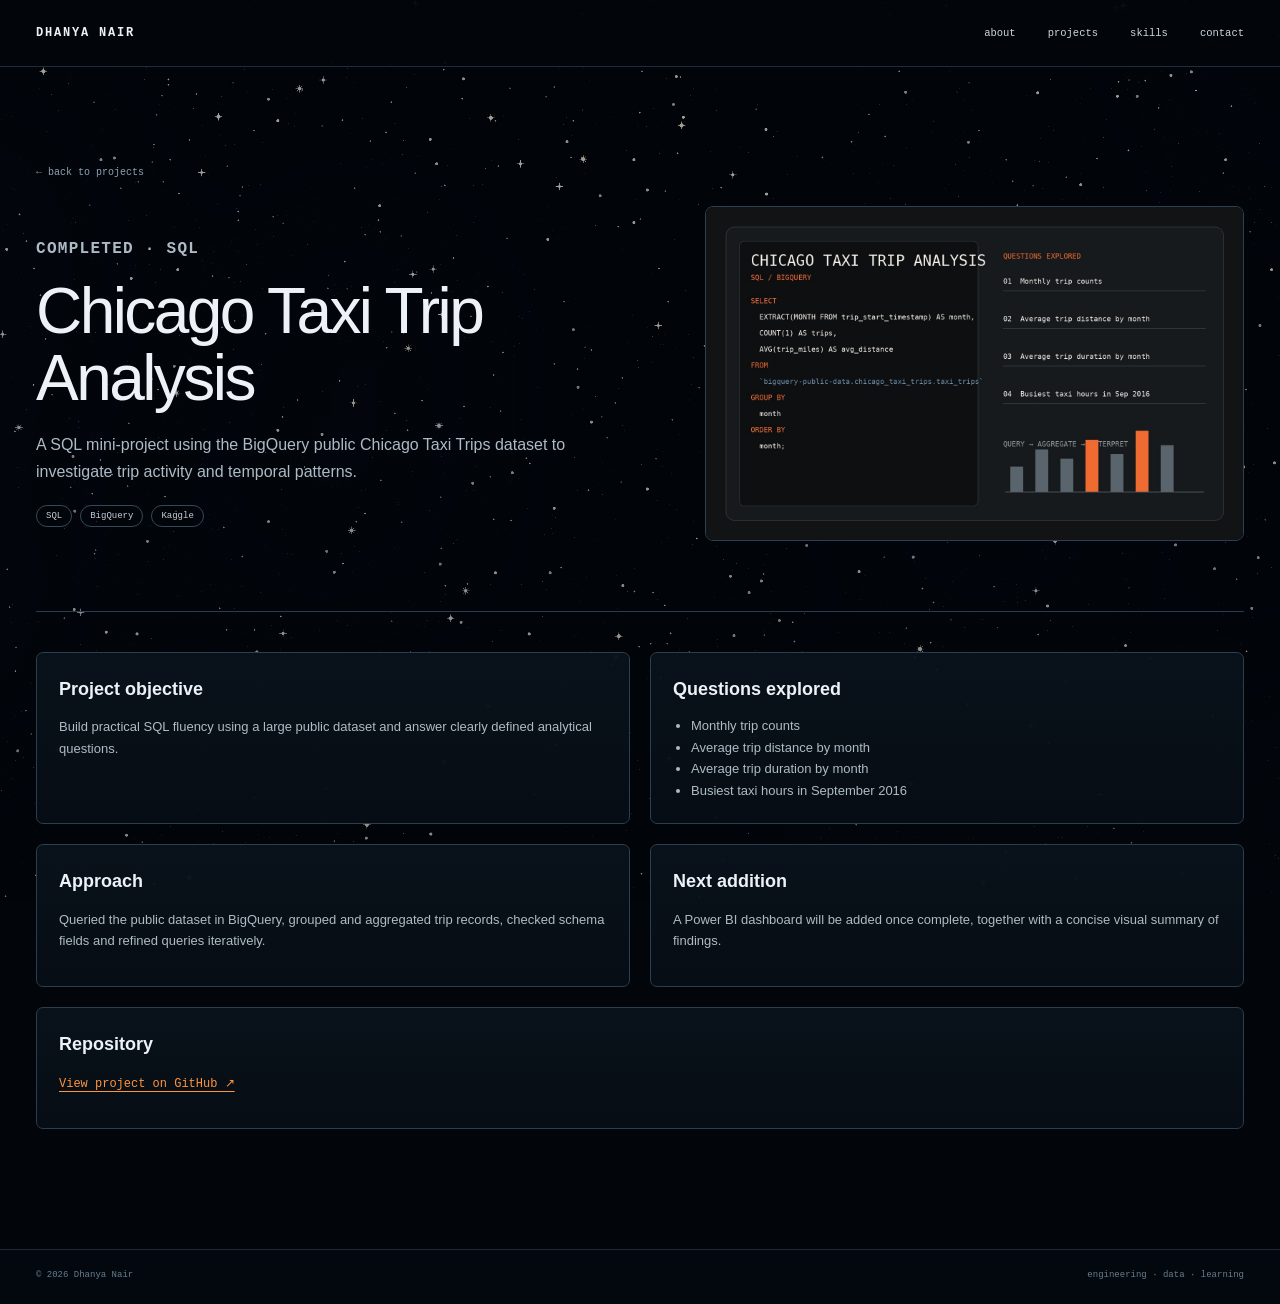
==== projects/chicago-taxi.html @ 1c978bb2 "Add files via upload" ====
<!doctype html><html lang="en"><head><meta charset="utf-8"><meta name="viewport" content="width=device-width,initial-scale=1"><title>Chicago Taxi Trip Analysis | Dhanya Nair</title><link rel="stylesheet" href="../styles.css"></head><body><div class="space-bg" aria-hidden="true"><div class="stars stars-a"></div><div class="stars stars-b"></div><div class="nebula nebula-a"></div><div class="nebula nebula-b"></div></div><header class="site-header"><div class="shell nav"><a class="brand" href="../index.html">DHANYA NAIR</a><nav class="links"><a href="../index.html#about">about</a><a href="../index.html#projects">projects</a><a href="../index.html#skills">skills</a><a href="../index.html#contact">contact</a></nav></div></header><main class="shell case-main"><a class="case-back" href="../index.html#projects">← back to projects</a><section class="case-hero"><div><p class="case-kicker">COMPLETED · SQL</p><h1>Chicago Taxi Trip Analysis</h1><p>A SQL mini-project using the BigQuery public Chicago Taxi Trips dataset to investigate trip activity and temporal patterns.</p><div class="case-meta"><span>SQL</span><span>BigQuery</span><span>Kaggle</span></div></div><div><img src="../assets/sql-chicago.jpg" alt=""></div></section><div class="case-sections"><section class="case-block"><h2>Project objective</h2><p>Build practical SQL fluency using a large public dataset and answer clearly defined analytical questions.</p></section><section class="case-block"><h2>Questions explored</h2><ul><li>Monthly trip counts</li><li>Average trip distance by month</li><li>Average trip duration by month</li><li>Busiest taxi hours in September 2016</li></ul></section><section class="case-block"><h2>Approach</h2><p>Queried the public dataset in BigQuery, grouped and aggregated trip records, checked schema fields and refined queries iteratively.</p></section><section class="case-block"><h2>Next addition</h2><p>A Power BI dashboard will be added once complete, together with a concise visual summary of findings.</p></section><section class="case-block wide"><h2>Repository</h2><p><a class="text-link" href="https://github.com/dhanya-stack/SQL-Mini-Project-Chicago-Taxi-Analysis" target="_blank" rel="noreferrer">View project on GitHub ↗</a></p></section></div></main><footer><div class="shell"><span>© 2026 Dhanya Nair</span><span>engineering · data · learning</span></div></footer></body></html>
---- styles.css ----
:root{
  --space:#07111b;
  --space2:#0a1724;
  --panel:#0c1823;
  --panel2:#0f1d2a;
  --ink:#eef3f7;
  --muted:#9fb0be;
  --line:#263847;
  --orange:#f08a4b;
  --blue:#6591c6;
  --max:1240px;
}
*{box-sizing:border-box}
html{scroll-behavior:smooth}
body{margin:0;background:var(--space);color:var(--ink);font-family:Arial,Helvetica,sans-serif;font-size:16px;line-height:1.65}
.shell{width:min(calc(100% - 72px),var(--max));margin:auto}
.space-bg{position:fixed;inset:0;z-index:-2;overflow:hidden;background:
  radial-gradient(circle at 30% 10%,rgba(43,87,142,.24),transparent 34%),
  radial-gradient(circle at 82% 32%,rgba(70,100,142,.14),transparent 30%),
  linear-gradient(180deg,#06101a 0%,#07131f 45%,#050c14 100%)}
.stars{position:absolute;inset:0}
.stars-a{opacity:.38;background-image:
  radial-gradient(#cbd8e4 .8px,transparent 1px),
  radial-gradient(#8fb2d6 .7px,transparent .9px);
  background-size:147px 137px,211px 193px;background-position:14px 20px,91px 63px}
.stars-b{opacity:.2;background-image:
  radial-gradient(#f0b56c .8px,transparent 1px),
  radial-gradient(#fff .5px,transparent .8px);
  background-size:263px 239px,319px 293px;background-position:51px 117px,129px 39px}
.nebula{position:absolute;border-radius:50%;filter:blur(80px);opacity:.13}
.nebula-a{width:700px;height:350px;background:#255b99;left:-150px;top:420px;transform:rotate(-20deg)}
.nebula-b{width:650px;height:300px;background:#4f315e;right:-130px;top:1300px;transform:rotate(25deg)}

.site-header{position:sticky;top:0;z-index:40;background:rgba(7,17,27,.9);backdrop-filter:blur(14px);border-bottom:1px solid var(--line)}
.nav{height:66px;display:flex;align-items:center}
.brand,.links a,.prompt,.section-index,.project-no,.skill-label,.tool-list i,footer,.menu{font-family:Consolas,"SFMono-Regular","Liberation Mono",monospace}
.brand{margin-right:auto;text-decoration:none;color:var(--ink);font-size:14px;letter-spacing:.15em;font-weight:700}
.links{display:flex;gap:32px}
.links a{text-decoration:none;color:#cbd6df;font-size:12px}
.links a:hover{color:var(--orange)}
.menu{display:none;background:none;border:0;color:var(--ink)}

.hero{min-height:690px;display:grid;grid-template-columns:1.03fr .97fr;gap:80px;align-items:center;padding:92px 0 85px}
.prompt{font-size:12px;color:#7f95a7;margin:0 0 25px}
.hero h1{font-family:Consolas,"SFMono-Regular","Liberation Mono",monospace;font-size:clamp(40px,4.6vw,67px);line-height:1.05;letter-spacing:-.055em;margin:0 0 30px;font-weight:500}
.hero h1 span,.about-section h2 span,.writing h2,.skills .section-intro h2 span{color:var(--orange)}
.lede{font-size:18px;max-width:660px;color:#c6d1da;margin:0}
.hero-meta{display:flex;flex-wrap:wrap;gap:8px;margin-top:27px}
.hero-meta span{font:11px/1.3 Consolas,"SFMono-Regular",monospace;border:1px solid #314657;padding:7px 9px;background:rgba(9,20,30,.55)}
.hero-actions{display:flex;gap:10px;margin-top:32px}
.button{font:12px Consolas,"SFMono-Regular",monospace;text-decoration:none;padding:12px 16px;border:1px solid #506374}
.button.primary{background:var(--orange);border-color:var(--orange);color:#11161b}
.button.secondary{color:var(--ink);background:rgba(10,22,33,.55)}
.hero-image{margin:0}
.hero-image img{display:block;width:100%;height:auto;max-height:475px;object-fit:contain;background:#07111b;border:1px solid #213342}
.hero-image figcaption{font:10px Consolas,"SFMono-Regular",monospace;color:#70889c;margin-top:8px;text-align:right}

.about-section{padding:105px 0;border-top:1px solid var(--line);border-bottom:1px solid var(--line);background:rgba(5,13,21,.5)}
.about-grid{display:grid;grid-template-columns:150px 1fr 310px;gap:55px;align-items:start}
.section-index{font-size:11px;color:var(--orange);margin:0;letter-spacing:.06em}
.about-section h2,.section-intro h2,.learning h2,.writing h2,.contact h2{font-size:clamp(34px,4vw,52px);line-height:1.1;letter-spacing:-.045em;margin:0;font-weight:500}
.about-section p:not(.section-index){font-size:17px;color:#b7c4ce;max-width:720px;margin:28px 0 0}
.facts{display:grid;gap:25px}
.facts div{border-top:1px solid #51606d;padding-top:12px}
.facts strong{font:34px Consolas,"SFMono-Regular",monospace;color:var(--orange);display:block}
.facts span{font-size:12px;color:#8396a6}

.projects{padding:130px 0}
.section-intro{max-width:760px;margin-bottom:90px}
.section-intro .section-index{margin-bottom:18px}
.section-intro p:last-child{color:#8799a8;margin:18px 0 0}
.project{display:grid;grid-template-columns:1.12fr .88fr;gap:95px;align-items:center;padding:88px 0;border-top:1px solid var(--line)}
.project.reverse{grid-template-columns:.88fr 1.12fr}
.project.reverse .project-media{order:2}
.project.reverse .project-text{order:1}
.project-media{min-width:0}
.project-media img{display:block;width:100%;height:auto;max-height:550px;object-fit:contain}
.dark-frame{background:#0d141b;padding:20px;border:1px solid #243746}
.project-no{font-size:11px;color:var(--orange);margin:0 0 14px}
.project-text h3{font-size:38px;line-height:1.1;letter-spacing:-.035em;margin:0 0 22px;font-weight:500}
.project-text p{color:#aebbc5;font-size:16px;margin:0 0 20px}
.project-stack{display:flex;gap:7px;flex-wrap:wrap;margin-bottom:24px}
.project-stack span{font:10px Consolas,"SFMono-Regular",monospace;border:1px solid #3a4c5b;padding:5px 8px;color:#c2ccd5}
.project-text a{font:12px Consolas,"SFMono-Regular",monospace;color:var(--orange);text-underline-offset:4px}

.skills{padding:120px 0 125px;background:rgba(5,13,21,.72);border-top:1px solid var(--line);border-bottom:1px solid var(--line)}
.section-intro.compact{margin-bottom:70px}
.skill-groups{display:grid;grid-template-columns:1fr 1fr;gap:70px 80px}
.skill-groups article{border-top:1px solid #536370;padding-top:18px}
.skill-label{font-size:11px;color:var(--orange);margin:0 0 22px}
.tool-list{display:grid;grid-template-columns:1fr 1fr;gap:14px 20px}
.tool-list span{display:flex;align-items:center;gap:10px;font-size:13px;color:#dbe3e9}
.tool-list i{font-style:normal;width:36px;height:36px;border:1px solid #485a68;display:grid;place-items:center;color:var(--orange);font-size:9px;flex:0 0 auto;background:#0b1721}

.learning{padding:125px 0}
.learning>.section-index{margin-bottom:55px}
.learning-grid{display:grid;grid-template-columns:.9fr 1.1fr;gap:90px}
.learning-list{border-top:1px solid #536370}
.learning-list p{font:18px Consolas,"SFMono-Regular",monospace;margin:0;padding:15px 0;border-bottom:1px solid #314250;color:#d5dfe7}
.learning-list span{display:inline-block;width:52px;color:var(--orange)}

.writing{padding:115px 0;background:rgba(6,15,24,.6);border-top:1px solid var(--line);border-bottom:1px solid var(--line)}
.writing-grid{display:grid;grid-template-columns:.8fr 1.2fr;gap:100px;align-items:start}
.writing .section-index{margin-bottom:22px}
.writing p{font-size:17px;color:#b3c0ca;max-width:670px;margin-top:0}
.text-link{font:12px Consolas,"SFMono-Regular",monospace;color:var(--orange);text-underline-offset:4px}

.contact{padding:115px 0 125px;display:grid;grid-template-columns:1fr 1fr;gap:100px;align-items:end}
.contact .section-index{margin-bottom:20px}
.contact h2{max-width:590px}
.contact-links{display:grid;gap:10px}
.contact-links a{display:flex;align-items:center;gap:16px;padding:14px 0;border-bottom:1px solid #354654;color:var(--ink);text-decoration:none}
.contact-links i{width:42px;height:42px;border:1px solid #526574;display:grid;place-items:center;font:12px Consolas,"SFMono-Regular",monospace;font-style:normal;color:var(--orange)}
.contact-links strong{display:block;font-size:14px}
.contact-links small{display:block;color:#7e91a0;font:10px Consolas,"SFMono-Regular",monospace;margin-top:2px}
.contact-links a:hover i{background:var(--orange);border-color:var(--orange);color:#10161b}

footer{border-top:1px solid var(--line);padding:18px 0 22px;color:#687d8e;font-size:10px;background:rgba(5,12,19,.7)}
footer .shell{display:flex;justify-content:space-between}

@media(max-width:1000px){
  .hero,.about-grid,.project,.project.reverse,.contact{grid-template-columns:1fr}
  .hero{gap:45px;padding:70px 0}
  .facts{grid-template-columns:repeat(3,1fr)}
  .project{gap:45px}
  .project.reverse .project-media,.project.reverse .project-text{order:initial}
  .skill-groups{gap:55px 45px}
}
@media(max-width:700px){
  .shell{width:min(calc(100% - 30px),var(--max))}
  .menu{display:block}
  .links{display:none;position:absolute;top:66px;left:0;right:0;background:#07111b;border-bottom:1px solid var(--line);padding:14px 15px;flex-direction:column;gap:0}
  .links.open{display:flex}
  .links a{padding:9px 0}
  .hero{min-height:0}
  .hero h1{font-size:39px}
  .hero-meta{display:none}
  .about-section,.projects,.skills,.learning,.writing,.contact{padding-top:80px;padding-bottom:80px}
  .facts,.skill-groups,.learning-grid,.writing-grid{grid-template-columns:1fr}
  .project{padding:65px 0}
  .project-text h3{font-size:30px}
  .tool-list{grid-template-columns:1fr 1fr}
  .learning-grid,.writing-grid{gap:35px}
  footer .shell{gap:10px;flex-wrap:wrap}
}

/* V1.0 BIO + IMAGE QUALITY OVERRIDES */
.bio-layout{
  display:grid;
  grid-template-columns:180px minmax(0,1fr) 300px;
  gap:58px;
  align-items:start;
}
.bio-title h2{
  font-size:34px;
  line-height:1.15;
  letter-spacing:-.035em;
  margin:16px 0 0;
}
.bio-copy{
  max-width:760px;
}
.bio-copy p{
  margin:0 0 20px;
  color:#b7c4ce;
  font-size:16px;
  line-height:1.72;
}
.bio-copy a{
  color:var(--orange);
  text-underline-offset:4px;
}
.bio-facts{
  display:grid;
  gap:22px;
}
.bio-facts div{
  border-top:1px solid #51606d;
  padding-top:12px;
}
.bio-facts strong{
  font:24px Consolas,"SFMono-Regular",monospace;
  color:var(--orange);
  display:block;
}
.bio-facts span{
  display:block;
  font-size:11px;
  line-height:1.4;
  color:#8396a6;
  margin-top:4px;
}

.project-media{
  display:flex;
  align-items:center;
  justify-content:center;
}
.project-media img{
  width:auto !important;
  max-width:100% !important;
  max-height:560px !important;
  height:auto !important;
  object-fit:contain !important;
  image-rendering:auto;
}
.hero-image img{
  width:100%;
  height:auto;
  object-fit:contain !important;
}

@media(max-width:1000px){
  .bio-layout{grid-template-columns:1fr;gap:30px}
  .bio-facts{grid-template-columns:repeat(2,1fr)}
}
@media(max-width:700px){
  .bio-facts{grid-template-columns:1fr}
}


/* V1.1: polished project images + pictorial skills grid */
.skill-panels{display:grid;grid-template-columns:1fr 1fr;gap:22px}
.skill-panel{border:1px solid #2a3e50;background:linear-gradient(145deg,rgba(11,24,36,.96),rgba(7,16,25,.96));border-radius:10px;padding:22px}
.skill-panel-head{display:flex;align-items:flex-start;gap:16px;padding-bottom:16px;border-bottom:1px solid #243848}
.skill-number{font:700 17px Consolas,"SFMono-Regular",monospace;color:var(--orange);min-width:28px}
.skill-panel-head .skill-label{margin:0;color:#f1f4f7;font-size:12px;letter-spacing:.12em}
.skill-panel-head small{display:block;margin-top:4px;color:#71879a;font:9px Consolas,"SFMono-Regular",monospace;letter-spacing:.05em}
.icon-tool-grid{display:grid;grid-template-columns:repeat(3,1fr);gap:12px;margin-top:16px}
.icon-tool{min-height:112px;border:1px solid #2b4051;background:linear-gradient(180deg,#0d1b28,#0a1520);border-radius:8px;display:flex;flex-direction:column;align-items:center;justify-content:center;padding:12px 8px;transition:.2s ease}
.icon-tool:hover{transform:translateY(-2px);border-color:#715c38}
.icon-tool p{margin:10px 0 0;color:#dbe3e9;font-size:11px;text-align:center;line-height:1.2}
.tool-icon{width:48px;height:48px;border-radius:11px;display:grid;place-items:center;border:1px solid #39556a;background:#132432;color:#f2f5f7;font:700 14px Consolas,"SFMono-Regular",monospace;box-shadow:inset 0 0 18px rgba(255,255,255,.025)}
.python-icon{color:#ffd15c;background:#12304b}.numpy-icon{color:#72b8ef;background:#102c43}.pandas-icon{color:#d8ccff;background:#211d48}.sql-icon{color:#7ac5ed;background:#133146}.minitab-icon{color:#a6e5a2;background:#183624}.ml-icon{color:#ef9b4a;background:#372515}.cad-icon{color:#a8cee4;background:#172d3d}.cae-icon{color:#efb16f;background:#37291b}.drawing-icon{color:#e3c96f;background:#332f1d}.quality-icon{color:#b8d99b;background:#26321f}.systems-icon{color:#a9bfff;background:#1b2843}
.project-media{display:flex;align-items:center;justify-content:center;background:transparent}.project-media img{width:auto!important;max-width:100%!important;height:auto!important;max-height:620px!important;object-fit:contain!important}.project-media img[src*="meal-planner-polished"],.project-media img[src*="electronics-polished"]{border-radius:10px;box-shadow:0 14px 40px rgba(0,0,0,.30)}
@media(max-width:950px){.skill-panels{grid-template-columns:1fr}}@media(max-width:650px){.icon-tool-grid{grid-template-columns:repeat(2,1fr)}}

/* Render-faithful Skills section */
.skills-render{padding:0 0 54px;background:#06101a;border-top:1px solid var(--line);border-bottom:1px solid var(--line)}
.skills-hero{position:relative;min-height:330px;overflow:hidden;border-bottom:1px solid #203343;background:#06101a}
.skills-hero-art{position:absolute;inset:0;background:linear-gradient(90deg,#06101a 0%,rgba(6,16,26,.98) 24%,rgba(6,16,26,.40) 52%,rgba(6,16,26,.08) 100%),url('assets/skills-hero-bg.jpg') right center/auto 100% no-repeat}
.skills-hero-content{position:relative;z-index:2;padding-top:52px}
.skills-hero-content .section-index{margin:0 0 14px}
.skills-hero-content h2{max-width:620px;margin:0;font-size:clamp(42px,5vw,68px);line-height:1.02;letter-spacing:-.045em;font-weight:500}
.skills-hero-content h2 span{color:var(--orange)}
.skills-hero-content>p:last-child{max-width:665px;margin:20px 0 0;color:#c2ccd5;font-size:15px;line-height:1.55}
.skills-dashboard{display:grid;grid-template-columns:1fr 1fr;gap:18px;margin-top:18px}
.render-panel{padding:17px 18px 18px;border:1px solid #30485b;border-radius:4px;background:linear-gradient(180deg,#0a1621,#08131d)}
.render-panel-head{display:flex;align-items:center;justify-content:space-between;gap:14px;padding-bottom:13px;border-bottom:1px solid #314453}
.render-panel-title{display:flex;align-items:center;gap:12px;min-width:0}
.render-panel-title>span{font:700 16px Consolas,"SFMono-Regular","Liberation Mono",monospace;color:var(--orange)}
.render-panel-title i{display:block;width:30px;height:2px;background:var(--orange);flex:0 0 auto}
.render-panel-title strong{color:#e9eef2;font:600 10px Consolas,"SFMono-Regular","Liberation Mono",monospace;letter-spacing:.13em}
.render-panel-head>small{color:#748ba0;font:8px Consolas,"SFMono-Regular","Liberation Mono",monospace;letter-spacing:.10em;white-space:nowrap}
.render-tool-row{display:grid;grid-template-columns:repeat(6,minmax(0,1fr));gap:9px;margin-top:13px}
.render-tool{position:relative;min-height:128px;padding:14px 5px 18px;border:1px solid #243b4d;border-radius:3px;background:linear-gradient(180deg,#0d1c29,#091520);display:flex;flex-direction:column;align-items:center;justify-content:center}
.render-tool::after{content:"";position:absolute;bottom:9px;width:28px;height:2px;background:var(--orange)}
.render-tool img{display:block;width:48px;height:48px;object-fit:contain;margin-bottom:10px}
.render-tool span{color:#eef2f5;font-size:10px;line-height:1.15;text-align:center}

/* Consistent section/project labels */
.section-index,.project-no{font:600 11px/1.2 Consolas,"SFMono-Regular","Liberation Mono",monospace !important;color:var(--orange) !important;letter-spacing:.06em !important;text-transform:uppercase}

/* Contact refinement */
.contact-centered{display:block !important;padding-top:95px;padding-bottom:105px}
.contact-heading{text-align:center;margin:0 auto 38px}
.contact-heading .section-index{margin-bottom:14px}
.contact-heading h2{margin:0 auto}
.contact-icon-links{max-width:720px;margin:0 auto}
.contact-icon-links a{display:flex;align-items:center;gap:16px}
.social-icon{width:34px;height:34px;border:0;display:grid;place-items:center;color:#e7edf2;background:transparent;flex:0 0 auto}
.social-icon svg{width:23px;height:23px;fill:currentColor}
.linkedin-social{font:700 20px Arial,Helvetica,sans-serif}
.contact-icon-links a:hover .social-icon{color:var(--orange)}

@media(max-width:1100px){.skills-dashboard{grid-template-columns:1fr}}
@media(max-width:760px){
  .skills-hero{min-height:390px}
  .skills-hero-art{opacity:.48;background-position:65% center}
  .skills-hero-content h2{font-size:42px}
  .render-tool-row{grid-template-columns:repeat(3,1fr)}
  .render-panel-head>small{display:none}
}
@media(max-width:480px){.render-tool-row{grid-template-columns:repeat(2,1fr)}}


/* V3 skills refinement: remove numbers, improve pictorial cards */
.render-panel-title > span{display:none !important}
.render-panel-title{gap:14px}
.render-panel-title i{width:38px;height:2px;border-radius:2px;box-shadow:0 0 12px rgba(255,144,49,.18)}
.render-panel-title strong{font-size:11px;letter-spacing:.16em}
.render-panel-head>small{font-size:8.5px;letter-spacing:.12em;color:#7d92a6}
.render-panel{padding:18px 22px 20px;border-color:#2f4558;background:linear-gradient(180deg,#0b1824,#091521 70%);box-shadow:inset 0 0 0 1px rgba(255,255,255,.015)}
.render-tool-row{gap:12px;margin-top:15px}
.render-tool{min-height:146px;padding:15px 6px 18px;border:1px solid #284052;border-radius:4px;background:radial-gradient(circle at 50% 22%, rgba(36,88,130,.18), transparent 38%), linear-gradient(180deg,#0d1c29,#091520);box-shadow:inset 0 0 24px rgba(255,255,255,.015)}
.render-tool img{width:56px;height:56px;margin-bottom:12px;filter:drop-shadow(0 2px 10px rgba(0,0,0,.20))}
.render-tool span{font-size:10.5px;line-height:1.18;color:#f0f4f7}
.render-tool::after{width:36px;height:2px;bottom:11px;box-shadow:0 0 10px rgba(255,144,49,.20)}
.render-tool:hover{border-color:#415d73;transform:translateY(-1px)}

/* Slight tool-specific scale corrections for closer match */
.render-tool img[src*="python"]{width:58px;height:58px}
.render-tool img[src*="numpy"]{width:54px;height:54px}
.render-tool img[src*="pandas"]{width:52px;height:52px}
.render-tool img[src*="sql"]{width:50px;height:50px}
.render-tool img[src*="minitab"]{width:52px;height:52px}
.render-tool img[src*="ml"]{width:58px;height:58px}
.render-tool img[src*="catia"]{width:60px;height:60px}
.render-tool img[src*="solidworks"]{width:60px;height:60px}
.render-tool img[src*="ansys"]{width:54px;height:54px}
.render-tool img[src*="abaqus"]{width:52px;height:52px}
.render-tool img[src*="gdt"]{width:50px;height:50px}
.render-tool img[src*="dfm"]{width:56px;height:56px}
.render-tool img[src*="fivewhy"]{width:58px;height:58px}
.render-tool img[src*="jira"]{width:54px;height:54px}
.render-tool img[src*="msproject"]{width:56px;height:56px}
.render-tool img[src*="teamcenter"]{width:54px;height:54px}
.render-tool img[src*="windchill"]{width:58px;height:58px}
.render-tool img[src*="sap"]{width:56px;height:56px}
.render-tool img[src*="npi"]{width:54px;height:54px}


/* V1.4 organised portfolio structure */
.projects-organised{padding-top:120px;padding-bottom:120px}
.organised-intro{max-width:900px;margin-bottom:34px}
.project-filter{display:flex;flex-wrap:wrap;gap:9px;margin:0 0 30px}
.project-filter button{border:1px solid #314554;background:#091521;color:#aebdca;border-radius:18px;padding:8px 14px;font:10px Consolas,"SFMono-Regular",monospace;cursor:pointer}
.project-filter button:hover,.project-filter button.active{color:#08121b;background:var(--orange);border-color:var(--orange)}
.project-card-grid{display:grid;grid-template-columns:repeat(2,minmax(0,1fr));gap:20px}
.portfolio-card{border:1px solid #2d4151;border-radius:8px;overflow:hidden;background:linear-gradient(180deg,#0b1824,#08131d);display:flex;flex-direction:column;min-width:0}
.portfolio-card-image{height:245px;background:#07111a;display:grid;place-items:center;overflow:hidden;border-bottom:1px solid #273b4a}
.portfolio-card-image img{width:100%;height:100%;object-fit:cover;display:block}
.portfolio-card-body{padding:20px;display:flex;flex-direction:column;flex:1}
.card-topline{display:flex;justify-content:space-between;gap:12px;align-items:center;font-family:Consolas,"SFMono-Regular",monospace}
.card-topline span{color:var(--orange);font-size:9px;letter-spacing:.1em}.card-topline small{color:#758b9e;font-size:8px;letter-spacing:.08em}
.portfolio-card h3{font-size:23px;line-height:1.18;margin:10px 0 12px;font-weight:500}.portfolio-card p{font-size:13px;line-height:1.6;color:#aebac4;margin:0 0 16px}
.card-actions{margin-top:auto;padding-top:18px;display:flex;flex-wrap:wrap;gap:18px;border-top:1px solid #243645}.card-actions a{color:#f2f5f7;text-decoration:none;font:10px Consolas,"SFMono-Regular",monospace}.card-actions a:hover{color:var(--orange)}
.portfolio-card[hidden]{display:none}.future-card{min-height:315px;justify-content:center;border-style:dashed;background:rgba(8,19,29,.55)}.future-mark{font:200 72px/1 Arial;color:#526979;padding:20px 20px 0}
.case-main{padding:92px 0 120px}.case-back{display:inline-block;margin-bottom:28px;color:#8ea1b0;text-decoration:none;font:10px Consolas,"SFMono-Regular",monospace}.case-back:hover{color:var(--orange)}
.case-hero{display:grid;grid-template-columns:1fr .9fr;gap:70px;align-items:center;padding-bottom:70px;border-bottom:1px solid #2b3d4c}.case-kicker{color:var(--orange);font:600 10px Consolas,"SFMono-Regular",monospace;letter-spacing:.08em}
.case-hero h1{font-size:clamp(38px,5vw,64px);line-height:1.05;margin:12px 0 20px;font-weight:500;letter-spacing:-.04em}.case-hero p{color:#aebbc5;font-size:16px;line-height:1.65}.case-hero img{width:100%;height:auto;display:block;border:1px solid #2b4050;border-radius:8px}
.case-sections{display:grid;grid-template-columns:repeat(2,minmax(0,1fr));gap:20px;margin-top:40px}.case-block{border:1px solid #2b3e4e;border-radius:7px;padding:22px;background:#0a1621}.case-block.wide{grid-column:1/-1}.case-block h2{font-size:18px;margin:0 0 12px}.case-block p,.case-block li{color:#aebbc5;font-size:13px;line-height:1.65}.case-block ul{padding-left:18px;margin:8px 0 0}.case-placeholder{border:1px dashed #43596b;border-radius:6px;padding:28px;text-align:center;color:#738899;font:10px Consolas,"SFMono-Regular",monospace}.case-meta{display:flex;flex-wrap:wrap;gap:8px;margin-top:20px}.case-meta span{border:1px solid #344958;border-radius:15px;padding:5px 9px;font:9px Consolas,"SFMono-Regular",monospace;color:#c5d0d8}
@media(max-width:900px){.project-card-grid,.case-hero,.case-sections{grid-template-columns:1fr}.case-block.wide{grid-column:auto}.portfolio-card-image{height:220px}}


/* V1.5 — organised single-list projects + unified tools */
.hero{grid-template-columns:minmax(0,1fr) !important;max-width:1240px}
.hero-copy{max-width:790px}
.hero-image{display:none !important}

.project-running-list{display:flex;flex-direction:column;gap:28px}
.project-running-list .portfolio-card{
  display:grid;
  grid-template-columns:minmax(330px,.9fr) minmax(0,1.1fr);
  min-height:330px;
  overflow:hidden;
}
.project-running-list .portfolio-card:nth-child(even){grid-template-columns:minmax(0,1.1fr) minmax(330px,.9fr)}
.project-running-list .portfolio-card:nth-child(even) .portfolio-card-image{order:2}
.project-running-list .portfolio-card:nth-child(even) .portfolio-card-body{order:1}
.project-running-list .portfolio-card-image{
  height:auto;
  min-height:330px;
  padding:18px;
  overflow:hidden;
  border-bottom:0;
  border-right:1px solid #273b4a;
  background:#07111a;
}
.project-running-list .portfolio-card:nth-child(even) .portfolio-card-image{border-right:0;border-left:1px solid #273b4a}
.project-running-list .portfolio-card-image img{
  width:100%;
  height:100%;
  max-height:410px;
  object-fit:contain !important;
  display:block;
}
.project-running-list .portfolio-card-body{padding:30px 34px;justify-content:center}
.project-running-list .portfolio-card h3{font-size:28px}
.project-running-list .portfolio-card p{font-size:14px;max-width:680px}

.unified-skills{padding:110px 0 120px;background:rgba(5,13,21,.72);border-top:1px solid var(--line);border-bottom:1px solid var(--line)}
.skills-simple-intro{max-width:780px;margin-bottom:44px}
.skills-simple-intro h2 span{color:var(--orange)}
.all-tools-grid{display:grid;grid-template-columns:repeat(6,minmax(0,1fr));gap:14px}
.all-tool{min-height:126px;border:1px solid #2b4051;border-radius:6px;background:linear-gradient(180deg,#0d1b28,#0a1520);display:flex;flex-direction:column;align-items:center;justify-content:center;padding:14px 8px;transition:.2s ease}
.all-tool:hover{transform:translateY(-2px);border-color:#536b7c}
.all-tool img{width:50px;height:50px;object-fit:contain;margin-bottom:11px;filter:drop-shadow(0 3px 10px rgba(0,0,0,.2))}
.all-tool span{color:#e5ebef;font-size:11px;text-align:center;line-height:1.2}

@media(max-width:1050px){
  .all-tools-grid{grid-template-columns:repeat(4,minmax(0,1fr))}
  .project-running-list .portfolio-card,.project-running-list .portfolio-card:nth-child(even){grid-template-columns:1fr}
  .project-running-list .portfolio-card:nth-child(even) .portfolio-card-image,.project-running-list .portfolio-card:nth-child(even) .portfolio-card-body{order:initial}
  .project-running-list .portfolio-card-image,.project-running-list .portfolio-card:nth-child(even) .portfolio-card-image{border-left:0;border-right:0;border-bottom:1px solid #273b4a;min-height:260px}
}
@media(max-width:700px){.all-tools-grid{grid-template-columns:repeat(3,minmax(0,1fr))}}
@media(max-width:480px){.all-tools-grid{grid-template-columns:repeat(2,minmax(0,1fr))}}


/* V1.6 interstellar theme update: background + colour only */
:root{
  --space:#02050a;
  --panel:#07111a;
  --line:#1b2a36;
  --ink:#ecf2f7;
  --muted:#9eb0bd;
  --orange:#ff943d;
}
body{background:var(--space);color:var(--ink)}
.space-bg{
  position:fixed;
  inset:0;
  z-index:-2;
  overflow:hidden;
  background:
    linear-gradient(rgba(2,5,10,.48), rgba(2,5,10,.66)),
    url('assets/interstellar-realistic-bg.jpg') center top / cover no-repeat fixed,
    #02050a;
}
/* Let the sharper background carry the look; keep overlays subtle */
.stars-a{opacity:.10}
.stars-b{opacity:.05}
.nebula{display:none}

.site-header{background:rgba(3,7,12,.88);border-bottom:1px solid #1e2d39;backdrop-filter:blur(14px)}
.button.secondary{background:rgba(7,17,26,.62)}
.about-section{background:rgba(4,10,16,.52)}
.skills,.unified-skills{background:rgba(4,10,16,.68)}
.writing{background:rgba(4,10,16,.58)}
footer{background:rgba(4,10,16,.72)}
.dark-frame,.portfolio-card,.case-block{background:linear-gradient(180deg,rgba(9,18,27,.96),rgba(6,13,21,.96))}
.hero-meta span,.stat-card,.contact-links a,.tool-list i,.all-tool,.icon-tool{background-color:rgba(9,18,27,.72)}


/* V1.7 refinement: stars-only background, contact split layout, smaller tools */
.space-bg{position:fixed;inset:0;z-index:-2;overflow:hidden;background:
  linear-gradient(rgba(2,5,9,.10),rgba(2,5,9,.22)),
  url('assets/stars-only-bg.jpg') center top / cover no-repeat fixed,
  #020509}
.stars-a,.stars-b,.nebula{display:none !important}

/* Contact: left heading, right links for section consistency */
.contact-centered{
  display:grid !important;
  grid-template-columns:.8fr 1.2fr;
  gap:90px;
  align-items:start;
  padding-top:95px;
  padding-bottom:105px;
}
.contact-heading{text-align:left !important;margin:0 !important}
.contact-heading .section-index{margin-bottom:14px}
.contact-heading h2{margin:0 !important}
.contact-icon-links{max-width:none !important;margin:0 !important}
.contact-icon-links a{padding:14px 6px;border-bottom:1px solid #2f414f}

/* Make unified skills smaller and more refined */
.all-tools-grid{grid-template-columns:repeat(6,minmax(0,1fr)) !important;gap:10px !important}
.all-tool{min-height:96px !important;padding:10px 6px !important;border-radius:5px !important}
.all-tool .tool-icon{width:38px !important;height:38px !important;font-size:11px !important;border-radius:8px !important}
.all-tool span,.all-tool p{font-size:10px !important;line-height:1.15 !important;margin-top:7px !important}

@media(max-width:1100px){
  .all-tools-grid{grid-template-columns:repeat(4,minmax(0,1fr)) !important}
}
@media(max-width:800px){
  .contact-centered{grid-template-columns:1fr;gap:34px}
  .all-tools-grid{grid-template-columns:repeat(3,minmax(0,1fr)) !important}
}
@media(max-width:520px){
  .all-tools-grid{grid-template-columns:repeat(2,minmax(0,1fr)) !important}
}


/* V1.8 refinement: sharper stars background + smaller tool thumbnails */
.space-bg{
  position:fixed;inset:0;z-index:-2;overflow:hidden;
  background:
    linear-gradient(rgba(1,4,8,.34), rgba(1,4,8,.44)),
    url('assets/stars-sharp-bg.jpg') center top / cover no-repeat fixed,
    #010409 !important;
}
.stars-a,.stars-b,.nebula{display:none !important}

/* tighter and smaller tools */
.unified-skills .shell{max-width:1380px}
.all-tools-grid{
  grid-template-columns:repeat(8,minmax(0,1fr)) !important;
  gap:8px !important;
}
.all-tool{
  min-height:78px !important;
  padding:8px 5px !important;
  border-radius:5px !important;
  border-color:#2c4151 !important;
  background:linear-gradient(180deg,rgba(10,23,35,.9),rgba(7,18,29,.9)) !important;
}
.all-tool img{width:34px !important;height:34px !important;margin-bottom:7px !important;filter:drop-shadow(0 2px 7px rgba(0,0,0,.18)) !important}
.all-tool .tool-icon{width:30px !important;height:30px !important;font-size:10px !important;border-radius:7px !important}
.all-tool span,.all-tool p{font-size:9.5px !important;line-height:1.1 !important;margin-top:4px !important}

@media(max-width:1200px){.all-tools-grid{grid-template-columns:repeat(6,minmax(0,1fr)) !important}}
@media(max-width:900px){.all-tools-grid{grid-template-columns:repeat(4,minmax(0,1fr)) !important}}
@media(max-width:700px){.all-tools-grid{grid-template-columns:repeat(3,minmax(0,1fr)) !important}}
@media(max-width:480px){.all-tools-grid{grid-template-columns:repeat(2,minmax(0,1fr)) !important}}


/* V1.9 — smaller typography only */
body{
  font-size:14px;
  line-height:1.58;
}

/* Navigation */
.brand{font-size:12px}
.links a{font-size:10.5px}

/* Hero */
.prompt{font-size:10.5px}
.hero h1{
  font-size:clamp(34px,4vw,56px);
  line-height:1.06;
}
.lede{
  font-size:15px;
  line-height:1.62;
}
.hero-meta span{font-size:9.5px}
.button{font-size:10.5px}

/* Section labels + headings */
.section-index,
.project-no{
  font-size:9.5px !important;
}
.about-section h2,
.section-intro h2,
.learning h2,
.writing h2,
.contact h2{
  font-size:clamp(28px,3.3vw,44px);
}
.section-intro p:last-child,
.skills .section-intro p:last-child{
  font-size:13px;
}
.about-section p:not(.section-index),
.bio-copy p,
.writing p{
  font-size:14px;
}

/* Profile / facts */
.bio-title h2{font-size:29px}
.bio-facts strong,
.facts strong{font-size:27px}
.bio-facts span,
.facts span{font-size:10.5px}

/* Projects */
.project-text h3{
  font-size:31px;
}
.project-text p{
  font-size:13.5px;
}
.project-stack span{font-size:9px}
.project-text a{font-size:10.5px}

/* Running project cards */
.portfolio-card-body h3{
  font-size:24px;
}
.portfolio-card-body p{
  font-size:13px;
}
.portfolio-card-body .project-stack span{
  font-size:8.5px;
}

/* Skills */
.unified-skills .section-intro h2{
  font-size:clamp(28px,3.3vw,44px);
}
.all-tool span,
.all-tool p{
  font-size:8.75px !important;
}
.all-tool img{
  width:31px !important;
  height:31px !important;
}
.all-tool{
  min-height:72px !important;
}

/* Learning */
.learning-list p{
  font-size:15px;
}
.learning-list span{
  width:46px;
}

/* Contact */
.contact-links strong{
  font-size:12.5px;
}
.contact-links small{
  font-size:9px;
}

/* Footer */
footer{
  font-size:9px;
}

@media(max-width:700px){
  body{font-size:13.5px}
  .hero h1{font-size:34px}
  .lede{font-size:14px}
  .project-text h3{font-size:26px}
  .portfolio-card-body h3{font-size:21px}
}
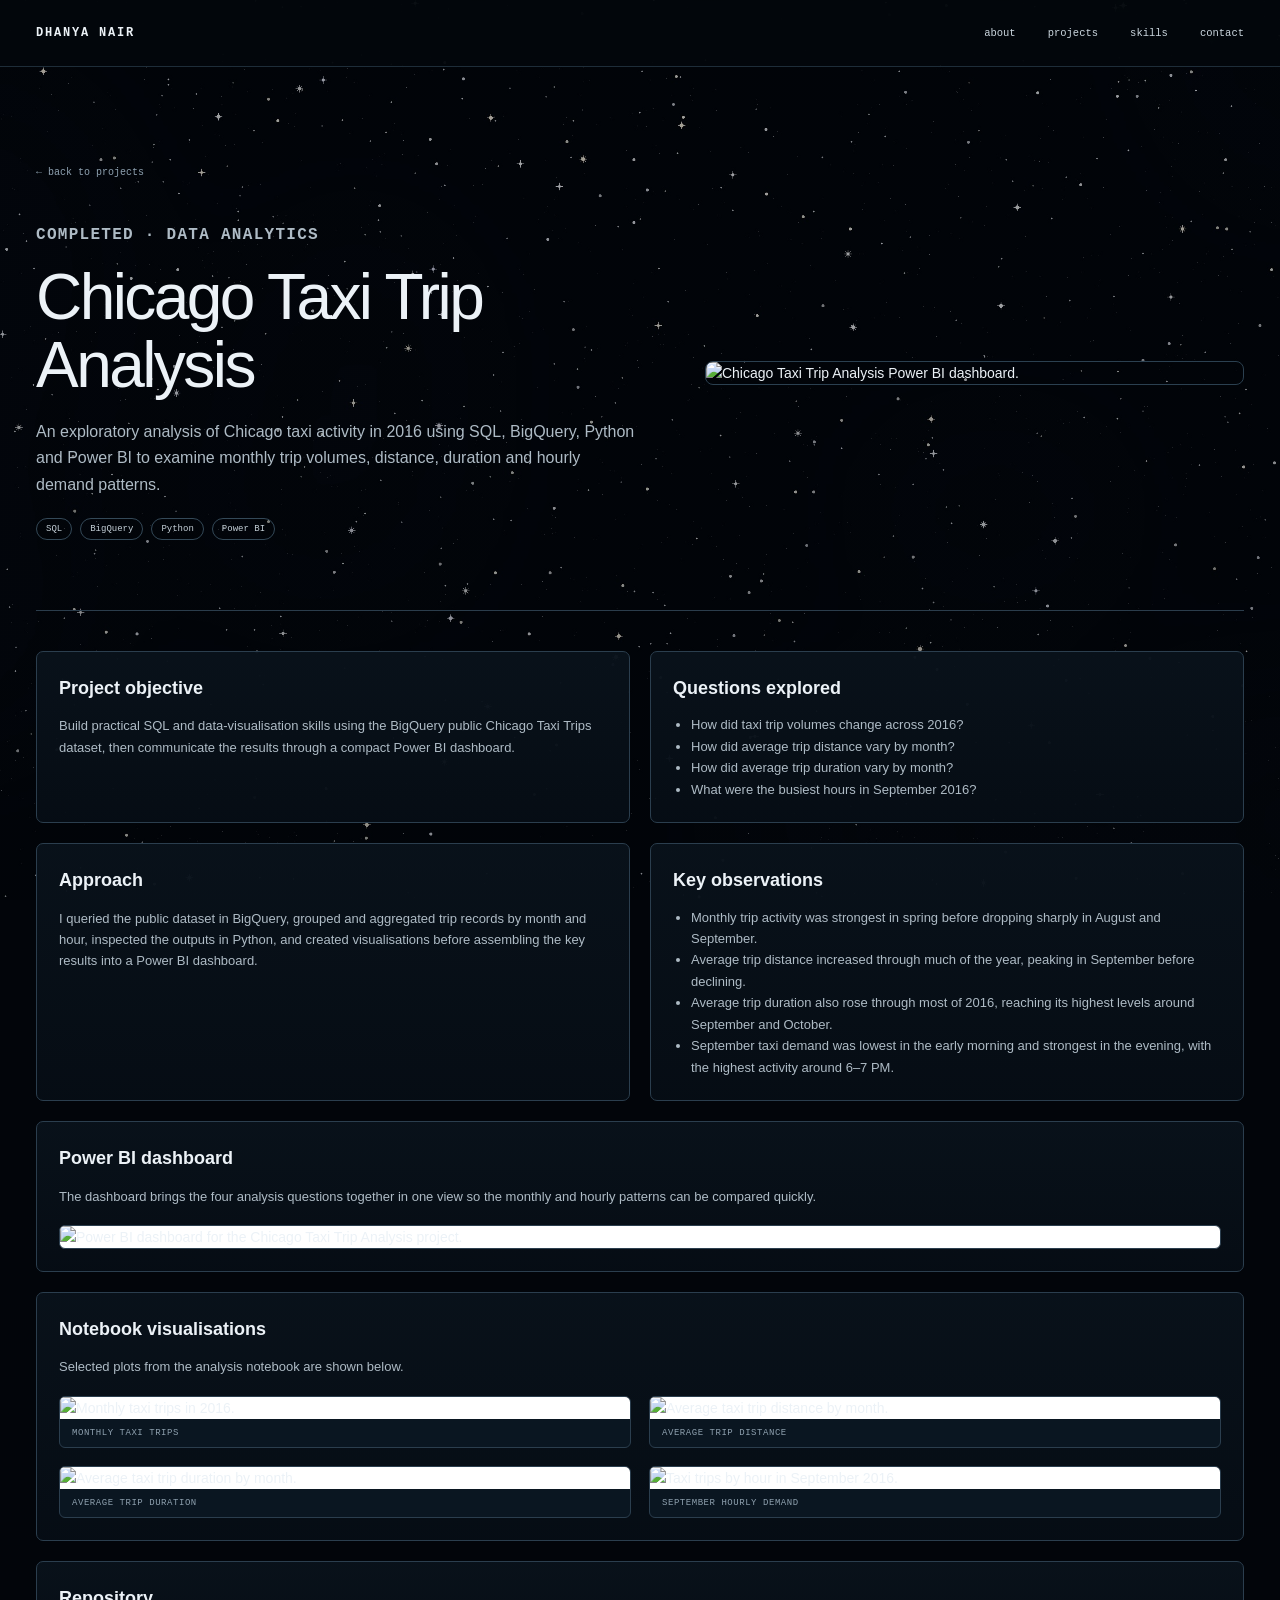
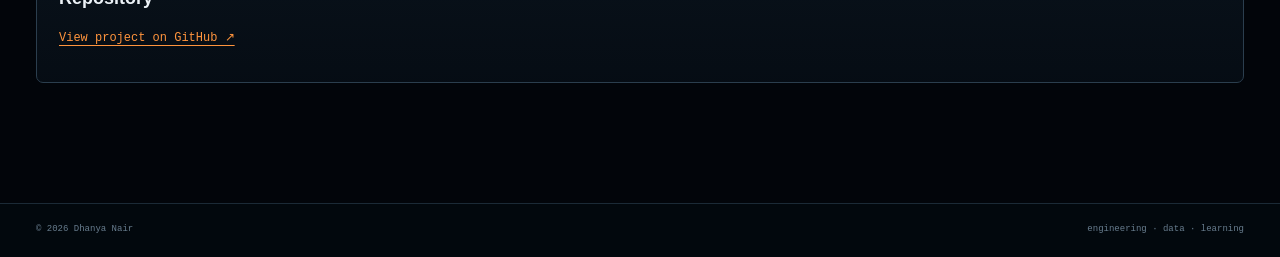
==== commit ed1baed8: "Add files via upload" ====
--- a/projects/chicago-taxi.html
+++ b/projects/chicago-taxi.html
@@ -1 +1,17 @@
-<!doctype html><html lang="en"><head><meta charset="utf-8"><meta name="viewport" content="width=device-width,initial-scale=1"><title>Chicago Taxi Trip Analysis | Dhanya Nair</title><link rel="stylesheet" href="../styles.css"></head><body><div class="space-bg" aria-hidden="true"><div class="stars stars-a"></div><div class="stars stars-b"></div><div class="nebula nebula-a"></div><div class="nebula nebula-b"></div></div><header class="site-header"><div class="shell nav"><a class="brand" href="../index.html">DHANYA NAIR</a><nav class="links"><a href="../index.html#about">about</a><a href="../index.html#projects">projects</a><a href="../index.html#skills">skills</a><a href="../index.html#contact">contact</a></nav></div></header><main class="shell case-main"><a class="case-back" href="../index.html#projects">← back to projects</a><section class="case-hero"><div><p class="case-kicker">COMPLETED · SQL</p><h1>Chicago Taxi Trip Analysis</h1><p>A SQL mini-project using the BigQuery public Chicago Taxi Trips dataset to investigate trip activity and temporal patterns.</p><div class="case-meta"><span>SQL</span><span>BigQuery</span><span>Kaggle</span></div></div><div><img src="../assets/sql-chicago.jpg" alt=""></div></section><div class="case-sections"><section class="case-block"><h2>Project objective</h2><p>Build practical SQL fluency using a large public dataset and answer clearly defined analytical questions.</p></section><section class="case-block"><h2>Questions explored</h2><ul><li>Monthly trip counts</li><li>Average trip distance by month</li><li>Average trip duration by month</li><li>Busiest taxi hours in September 2016</li></ul></section><section class="case-block"><h2>Approach</h2><p>Queried the public dataset in BigQuery, grouped and aggregated trip records, checked schema fields and refined queries iteratively.</p></section><section class="case-block"><h2>Next addition</h2><p>A Power BI dashboard will be added once complete, together with a concise visual summary of findings.</p></section><section class="case-block wide"><h2>Repository</h2><p><a class="text-link" href="https://github.com/dhanya-stack/SQL-Mini-Project-Chicago-Taxi-Analysis" target="_blank" rel="noreferrer">View project on GitHub ↗</a></p></section></div></main><footer><div class="shell"><span>© 2026 Dhanya Nair</span><span>engineering · data · learning</span></div></footer></body></html>+<!doctype html>
+<html lang="en"><head><meta charset="utf-8"><meta name="viewport" content="width=device-width,initial-scale=1"><title>Chicago Taxi Trip Analysis | Dhanya Nair</title><link rel="stylesheet" href="../styles.css"></head>
+<body><div class="space-bg" aria-hidden="true"><div class="stars stars-a"></div><div class="stars stars-b"></div><div class="nebula nebula-a"></div><div class="nebula nebula-b"></div></div>
+<header class="site-header"><div class="shell nav"><a class="brand" href="../index.html">DHANYA NAIR</a><nav class="links"><a href="../index.html#about">about</a><a href="../index.html#projects">projects</a><a href="../index.html#skills">skills</a><a href="../index.html#contact">contact</a></nav></div></header>
+<main class="shell case-main"><a class="case-back" href="../index.html#projects">← back to projects</a>
+<section class="case-hero"><div><p class="case-kicker">COMPLETED · DATA ANALYTICS</p><h1>Chicago Taxi Trip Analysis</h1><p>An exploratory analysis of Chicago taxi activity in 2016 using SQL, BigQuery, Python and Power BI to examine monthly trip volumes, distance, duration and hourly demand patterns.</p><div class="case-meta"><span>SQL</span><span>BigQuery</span><span>Python</span><span>Power BI</span></div></div><div><img src="../assets/chicago-powerbi-dashboard.png" alt="Chicago Taxi Trip Analysis Power BI dashboard."></div></section>
+
+<div class="case-sections">
+<section class="case-block"><h2>Project objective</h2><p>Build practical SQL and data-visualisation skills using the BigQuery public Chicago Taxi Trips dataset, then communicate the results through a compact Power BI dashboard.</p></section>
+<section class="case-block"><h2>Questions explored</h2><ul><li>How did taxi trip volumes change across 2016?</li><li>How did average trip distance vary by month?</li><li>How did average trip duration vary by month?</li><li>What were the busiest hours in September 2016?</li></ul></section>
+<section class="case-block"><h2>Approach</h2><p>I queried the public dataset in BigQuery, grouped and aggregated trip records by month and hour, inspected the outputs in Python, and created visualisations before assembling the key results into a Power BI dashboard.</p></section>
+<section class="case-block"><h2>Key observations</h2><ul><li>Monthly trip activity was strongest in spring before dropping sharply in August and September.</li><li>Average trip distance increased through much of the year, peaking in September before declining.</li><li>Average trip duration also rose through most of 2016, reaching its highest levels around September and October.</li><li>September taxi demand was lowest in the early morning and strongest in the evening, with the highest activity around 6–7 PM.</li></ul></section>
+<section class="case-block wide"><h2>Power BI dashboard</h2><p>The dashboard brings the four analysis questions together in one view so the monthly and hourly patterns can be compared quickly.</p><img class="case-full-image" src="../assets/chicago-powerbi-dashboard.png" alt="Power BI dashboard for the Chicago Taxi Trip Analysis project."></section>
+<section class="case-block wide"><h2>Notebook visualisations</h2><p>Selected plots from the analysis notebook are shown below.</p><div class="case-gallery"><figure><img src="../assets/chicago-monthly-trips.png" alt="Monthly taxi trips in 2016."><figcaption>Monthly taxi trips</figcaption></figure><figure><img src="../assets/chicago-avg-distance.png" alt="Average taxi trip distance by month."><figcaption>Average trip distance</figcaption></figure><figure><img src="../assets/chicago-avg-duration.png" alt="Average taxi trip duration by month."><figcaption>Average trip duration</figcaption></figure><figure><img src="../assets/chicago-busy-hours.png" alt="Taxi trips by hour in September 2016."><figcaption>September hourly demand</figcaption></figure></div></section>
+<section class="case-block wide"><h2>Repository</h2><p><a class="text-link" href="https://github.com/dhanya-stack/SQL-Mini-Project-Chicago-Taxi-Analysis" target="_blank" rel="noreferrer">View project on GitHub ↗</a></p></section>
+</div></main>
+<footer><div class="shell"><span>© 2026 Dhanya Nair</span><span>engineering · data · learning</span></div></footer></body></html>
--- a/styles.css
+++ b/styles.css
@@ -623,3 +623,43 @@
   .project-text h3{font-size:26px}
   .portfolio-card-body h3{font-size:21px}
 }
+
+
+/* V2.1 — Steel Plate Fault Analysis + section separation */
+#contact{
+  border-top:1px solid var(--line);
+}
+
+.portfolio-card-image.steel-preview img{
+  object-fit:contain !important;
+  background:#f7f7f5;
+  padding:12px;
+}
+
+.report-main{padding-top:92px;padding-bottom:110px}
+.report-intro{max-width:860px;margin-bottom:42px}
+.report-intro h1{font-size:clamp(34px,4.5vw,58px);line-height:1.04;letter-spacing:-.045em;margin:14px 0 18px;font-weight:500}
+.report-intro>p{max-width:800px;color:#aebbc5;font-size:14px;line-height:1.7}
+.report-note{border-left:2px solid var(--orange);padding:12px 16px;margin:24px 0;color:#c9d2d9;background:rgba(10,20,30,.55);font-size:13px;line-height:1.65}
+.report-grid{display:grid;grid-template-columns:repeat(2,minmax(0,1fr));gap:20px;margin:30px 0}
+.report-block{border:1px solid #2b3e4e;border-radius:7px;padding:22px;background:rgba(8,18,28,.86)}
+.report-block.wide{grid-column:1/-1}
+.report-block h2{font-size:18px;margin:0 0 10px;font-weight:500}
+.report-block p,.report-block li{font-size:13px;line-height:1.7;color:#aebbc5}
+.report-block ul{padding-left:18px}
+.report-figure{margin:24px 0 34px;border:1px solid #2c4050;border-radius:8px;overflow:hidden;background:#f7f7f5}
+.report-figure img{display:block;width:100%;height:auto}
+.report-caption{padding:12px 14px;background:#091520;color:#93a5b3;font:10px Consolas,"SFMono-Regular",monospace}
+.report-links{display:flex;gap:12px;flex-wrap:wrap;margin-top:26px}
+.report-links a{display:inline-flex;align-items:center;border:1px solid #3a5060;padding:10px 14px;color:#e9eef2;text-decoration:none;font:10px Consolas,"SFMono-Regular",monospace}
+.report-links a:hover{border-color:var(--orange);color:var(--orange)}
+@media(max-width:800px){.report-grid{grid-template-columns:1fr}.report-block.wide{grid-column:auto}}
+
+
+/* V2.2 Chicago Taxi project visuals */
+.case-full-image{display:block;width:100%;height:auto;margin-top:18px;border:1px solid #2b3e4e;border-radius:6px;background:#fff}
+.case-gallery{display:grid;grid-template-columns:repeat(2,minmax(0,1fr));gap:18px;margin-top:18px}
+.case-gallery figure{margin:0;border:1px solid #2b3e4e;border-radius:6px;overflow:hidden;background:#0a1621}
+.case-gallery img{display:block;width:100%;height:auto;background:#fff}
+.case-gallery figcaption{padding:9px 12px;color:#8fa1af;font:9px Consolas,"SFMono-Regular",monospace;text-transform:uppercase;letter-spacing:.06em}
+@media(max-width:760px){.case-gallery{grid-template-columns:1fr}}
